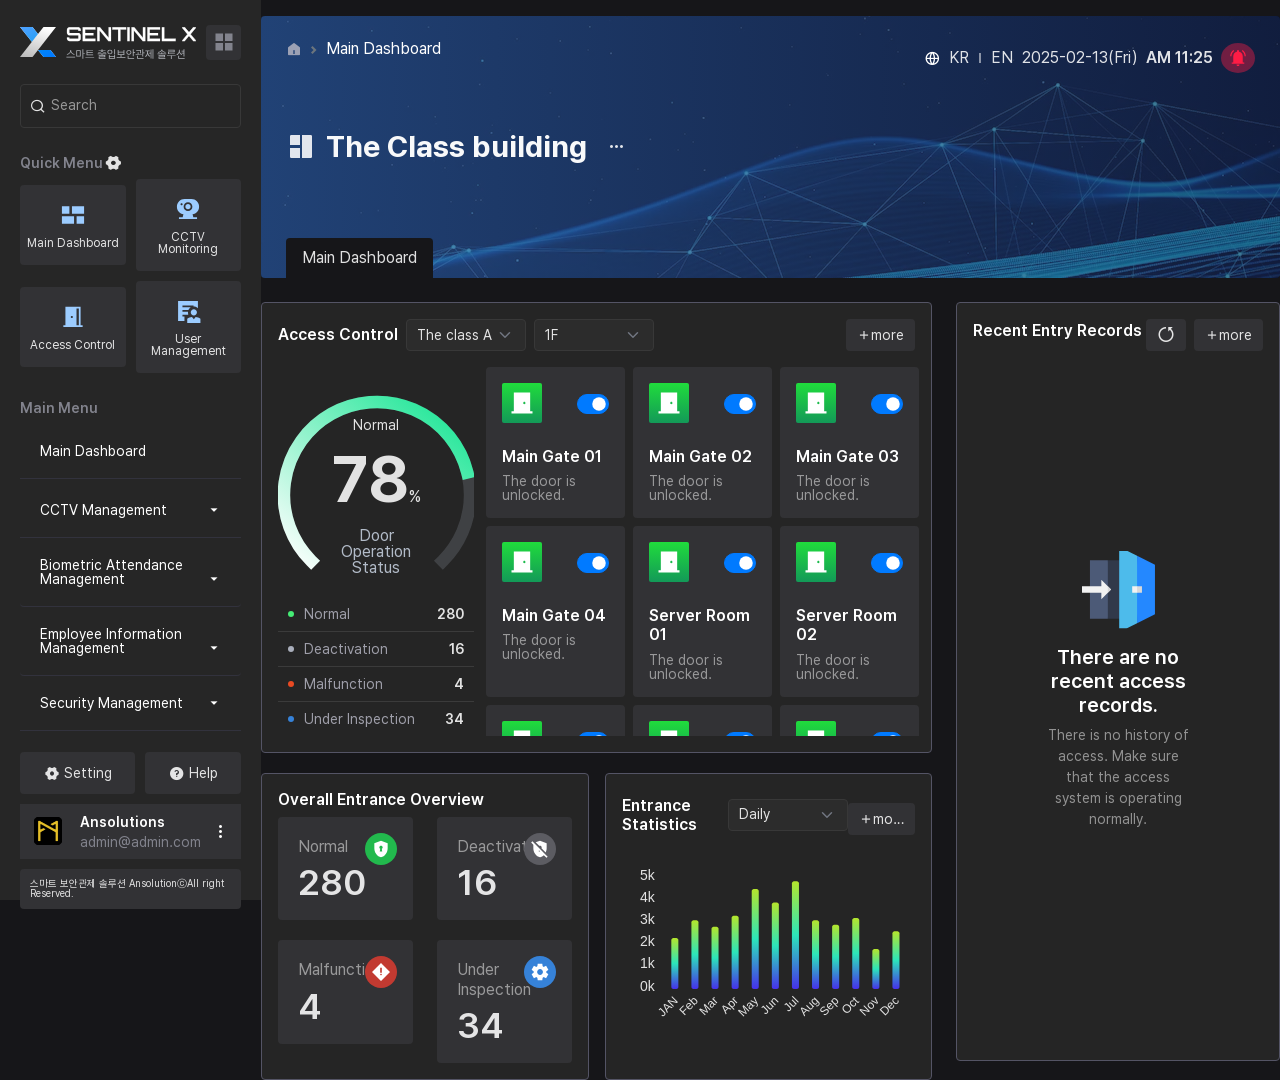
==== index-02.html @ 2682155a "Initial commit" ====
<!DOCTYPE html>
<html lang="en">
  <!-- [Head] start -->

  <head>
    <title>SENTINEL X</title>
    <!-- [Meta] -->
    <meta charset="utf-8" />
    <meta name="viewport" content="width=device-width, initial-scale=1.0, user-scalable=0, minimal-ui" />
    <meta http-equiv="X-UA-Compatible" content="IE=edge" />
    <meta name="description" content="SENTINEL X" />
    <meta name="keywords" content="SENTINEL X" />
    <meta name="author" content="CodedThemes" />

    <link href="/css/plugins/bootstrap.min.css" rel="stylesheet" />
    <!-- [Favicon] icon -->
    <link rel="icon" href="/images/favicon.svg" type="image/x-icon" />
    <!-- [Google Font] Family -->
    <link rel="stylesheet" href="https://fonts.googleapis.com/css2?family=Public+Sans:wght@300;400;500;600;700&display=swap" id="main-font-link" />
    <!-- [Material Icons] https://fonts.google.com/icons -->
    <link rel="stylesheet" href="/fonts/material.css" />
    <!-- [remix Icon] -->
    <link rel="stylesheet" href="/fonts/remixicon/remixicon.css" />
    <!-- [Template CSS Files] -->
    <link rel="stylesheet" href="/css/style.css" id="main-style-link" />
    <link rel="stylesheet" href="/css/style-preset.css" />
    <!-- custom theme-1 -->
    <link rel="stylesheet" href="/css/style-custom.css" />
  </head>
  <!-- [Head] end -->
  <!-- [Body] Start -->

  <body data-pc-preset="theme-1" data-pc-direction="ltr" data-pc-theme="dark">
    <div id="wrapper">
      <!-- [sidebar] -->
      <nav class="pc-sidebar includeJs" data-include-html="/include/sidebar.html"></nav>
      <!-- //sidebar -->

      <!-- [content]  -->
      <main id="contents" class="container">
        <div class="row pt-3">
          <div class="col p-0">
            <div class="card main-visual rounded-2 overflow-hidden position-relative">
              <div class="includeJs card-body" data-include-html="/include/header.html"></div>
            </div>
            <!-- //main-visual -->
            <div class="row">
              <div class="tab-content col" id="myTabContent">
                <div class="tab-pane fade show active" id="tab-menu-pane-1" role="tabpanel" aria-labelledby="tab-menu-1" tabindex="0">
                  <!-- [메인 대시보드 시작] -->
                  <div class="con-wrap row" id="main-dashboard">
                    <div class="col-8">
                      <div class="card p-3">
                        <div class="d-flex align-items-center gap-2 mb-3">
                          <h5 class="text-white mb-0" data-i18n="doorControl">출입문 제어</h5>
                          <select class="form-select w-25 btn-md" aria-label="Default select example">
                            <option selected data-i18n="The class A">더클래스 a동</option>
                            <option value="1" data-i18n="B">B동</option>
                            <option value="2" data-i18n="C">C동</option>
                            <option value="3" data-i18n="D">D동</option>
                          </select>
                          <select class="form-select w-25 btn-md" aria-label="Default select example">
                            <option selected data-i18n="1F">1층</option>
                            <option value="4" data-i18n="2F">2층</option>
                            <option value="5" data-i18n="3F">3층</option>
                            <option value="6" data-i18n="4F">4층</option>
                          </select>
                          <button class="btn add-fill ms-auto btn-md btn-gray" type="button" data-i18n="more">더보기</button>
                        </div>
                        <div class="row">
                          <div class="col-4">
                            <div class="chart-wrap position-relative">
                              <div id="chart1"></div>
                              <div class="chart-custom-label text-center">
                                <p class="status" data-i18n="normalOperation">정상 작동중</p>
                                <p class="value">78<span>%</span></p>
                                <p class="description" data-i18n="operationStatus">출입문 운영상태</p>
                              </div>
                            </div>
                            <!-- //chart-wrap -->
                            <ul class="list-group chart-list list-group-flush">
                              <li class="list-group-item">
                                <span class="status-icon" data-i18n="normalOperation">정상 작동</span>
                                <span><b>280</b></span>
                              </li>
                              <li class="list-group-item">
                                <span class="status-icon" data-i18n="deactivation">비활성화</span>
                                <span><b>16</b></span>
                              </li>
                              <li class="list-group-item">
                                <span class="status-icon" data-i18n="malfunction">기능 고장</span>
                                <span><b>4</b></span>
                              </li>
                              <li class="list-group-item">
                                <span class="status-icon" data-i18n="underInspection">점검중</span>
                                <span><b>34</b></span>
                              </li>
                            </ul>
                          </div>
                          <div class="container col-8 main-board">
                            <div class="con-wrap row gap-2">
                              <!-- loop -->
                              <div class="item col">
                                <div class="form-switch d-flex justify-content-between align-items-center flex-row-reverse p-0">
                                  <input class="form-check-input" type="checkbox" checked />
                                  <i class="i-door"></i>
                                </div>
                                <h5 class="mt-2 text-white pt-3" data-i18n="gate1">메인 정문 01</h5>
                                <p class="text-status text-white-50 mb-0">출입문이 잠겨있습니다.</p>
                              </div>
                              <!-- //loop -->
                              <div class="item col">
                                <div class="form-switch d-flex justify-content-between align-items-center flex-row-reverse p-0">
                                  <input class="form-check-input" type="checkbox" checked />
                                  <i class="i-door"></i>
                                </div>
                                <h5 class="mt-2 text-white pt-3" data-i18n="gate2">메인 정문 02</h5>
                                <p class="text-status text-white-50 mb-0">출입문이 잠겨있습니다.</p>
                              </div>
                              <div class="item col">
                                <div class="form-switch d-flex justify-content-between align-items-center flex-row-reverse p-0">
                                  <input class="form-check-input" type="checkbox" checked />
                                  <i class="i-door"></i>
                                </div>
                                <h5 class="mt-2 text-white pt-3" data-i18n="gate3">메인 후문 01</h5>
                                <p class="text-status text-white-50 mb-0">출입문이 잠겨있습니다.</p>
                              </div>
                              <div class="item col">
                                <div class="form-switch d-flex justify-content-between align-items-center flex-row-reverse p-0">
                                  <input class="form-check-input" type="checkbox" checked />
                                  <i class="i-door"></i>
                                </div>
                                <h5 class="mt-2 text-white pt-3" data-i18n="gate4">메인 후문 02</h5>
                                <p class="text-status text-white-50 mb-0">출입문이 잠겨있습니다.</p>
                              </div>
                              <div class="item col">
                                <div class="form-switch d-flex justify-content-between align-items-center flex-row-reverse p-0">
                                  <input class="form-check-input" type="checkbox" checked />
                                  <i class="i-door"></i>
                                </div>
                                <h5 class="mt-2 text-white pt-3" data-i18n="sr1">서버실 01</h5>
                                <p class="text-status text-white-50 mb-0">출입문이 잠겨있습니다.</p>
                              </div>
                              <div class="item col">
                                <div class="form-switch d-flex justify-content-between align-items-center flex-row-reverse p-0">
                                  <input class="form-check-input" type="checkbox" checked />
                                  <i class="i-door"></i>
                                </div>
                                <h5 class="mt-2 text-white pt-3" data-i18n="sr2">서버실 02</h5>
                                <p class="text-status text-white-50 mb-0">출입문이 잠겨있습니다.</p>
                              </div>
                              <div class="item col">
                                <div class="form-switch d-flex justify-content-between align-items-center flex-row-reverse p-0">
                                  <input class="form-check-input" type="checkbox" checked />
                                  <i class="i-door"></i>
                                </div>
                                <h5 class="mt-2 text-white pt-3" data-i18n="ser">보안실</h5>
                                <p class="text-status text-white-50 mb-0">출입문이 잠겨있습니다.</p>
                              </div>
                              <div class="item col">
                                <div class="form-switch d-flex justify-content-between align-items-center flex-row-reverse p-0">
                                  <input class="form-check-input" type="checkbox" checked />
                                  <i class="i-door"></i>
                                </div>
                                <h5 class="mt-2 text-white pt-3" data-i18n="mtr1">회의실</h5>
                                <p class="text-status text-white-50 mb-0">출입문이 잠겨있습니다.</p>
                              </div>
                              <div class="item col">
                                <div class="form-switch d-flex justify-content-between align-items-center flex-row-reverse p-0">
                                  <input class="form-check-input" type="checkbox" checked />
                                  <i class="i-door"></i>
                                </div>
                                <h5 class="mt-2 text-white pt-3" data-i18n="mtr2">회의실01</h5>
                                <p class="text-status text-white-50 mb-0">출입문이 잠겨있습니다.</p>
                              </div>
                              <div class="item col">
                                <div class="form-switch d-flex justify-content-between align-items-center flex-row-reverse p-0">
                                  <input class="form-check-input" type="checkbox" checked />
                                  <i class="i-door"></i>
                                </div>
                                <h5 class="mt-2 text-white pt-3" data-i18n="mtr3">회의실 02</h5>
                                <p class="text-status text-white-50 mb-0">출입문이 잠겨있습니다.</p>
                              </div>

                              <!-- //loop -->
                            </div>
                          </div>
                          <!-- //door-container -->
                        </div>
                      </div>
                      <!-- //출입문 제어-->
                      <div class="d-flex gap-3">
                        <div class="card col p-3 mb-0">
                          <h5 class="text-white mb-2" data-i18n="overallEntrance">전체 출입문 개요</h5>
                          <div class="row door-overview">
                            <div class="col-6">
                              <div class="card">
                                <div class="card-body">
                                  <h5 class="card-title text-white-50 fw-normal" data-i18n="normalOperation">정상작동</h5>
                                  <p class="card-text"><strong>280</strong></p>
                                </div>
                              </div>
                            </div>
                            <div class="col-6">
                              <div class="card">
                                <div class="card-body">
                                  <h5 class="card-title text-white-50 fw-normal" data-i18n="deactivation">비활성화</h5>
                                  <p class="card-text"><strong>16</strong></p>
                                </div>
                              </div>
                            </div>
                            <div class="col-6">
                              <div class="card mb-0">
                                <div class="card-body">
                                  <h5 class="card-title text-white-50 fw-normal" data-i18n="malfunction">기능 고장</h5>
                                  <p class="card-text"><strong>4</strong></p>
                                </div>
                              </div>
                            </div>
                            <div class="col-6">
                              <div class="card mb-0">
                                <div class="card-body">
                                  <h5 class="card-title text-white-50 fw-normal" data-i18n="underInspection">점검중</h5>
                                  <p class="card-text"><strong>34</strong></p>
                                </div>
                              </div>
                            </div>
                          </div>
                        </div>
                        <!-- //출입문 개요 -->
                        <div class="card col p-3 mb-0 door-statis">
                          <div class="card-body d-flex justify-content-between align-items-center p-0">
                            <div class="d-flex gap-2 align-items-center mb-2">
                              <h5 class="text-white mb-0" data-i18n="entranceStatistics">출입문 통계</h5>
                              <select class="form-select w-100 btn-md" aria-label="Default select example">
                                <option selected data-i18n="daily">일일</option>
                                <option value="1" data-i18n="weekly">주간</option>
                                <option value="2" data-i18n="monthly">월간</option>
                                <option value="3" data-i18n="yearly">연간</option>
                              </select>
                            </div>
                            <button class="btn add-fill ms-auto btn-md btn-gray" type="button" data-i18n="more">더보기</button>
                          </div>
                          <div id="chart2"></div>
                        </div>
                        <!-- //출입문 통계 -->
                      </div>
                    </div>
                    <!-- [출입문 관리] -->
                    <div class="col-4">
                      <div class="card p-3 mb-0">
                        <div class="d-flex justify-content-between align-items-center">
                          <h5 class="text-white mb-2" data-i18n="recentEntry">최근 출입 기록</h5>
                          <div class="d-flex align-items-center gap-2">
                            <button type="button" class="btn btn-gray btn-md"><i class="ri-reset-left-fill"></i></button>
                            <button class="btn add-fill ms-auto btn-md btn-gray" type="button" data-i18n="more">더보기</button>
                          </div>
                        </div>
                        <!-- 리스트 -->
                        <div class="log-wrap">
                           <!-- [리스트 시작 :: 출입기록이 없을때] -->
                           <div class="list-none text-center position-absolute top-50 start-50 translate-middle">
                            <i class="d-block mb-3"><img src="/images/customization/i-log-door.svg" alt="출입기록 아이콘"></i>
                            <h4 class="text-white" data-i18n="accessRecords">출입 기록이 없습니다.</h4>
                            <p class="text-white-50 lh-base" data-i18n="accessRecords2">출입 이력이 없습니다.<br> 출입시스템이 정상적으로 작동하는지 확인하세요.</p>
                          </div>
                        </div>
                        <!-- //log-wrap -->
                      </div>
                      <!-- //card -->
                    </div>
                    <!-- //출입문 관리 -->
                  </div>
                  <!-- //메인 대시보드 -->
                </div>
                <!-- <div class="tab-pane fade" id="tab-menu-pane-2" role="tabpanel" aria-labelledby="tab-menu-2" tabindex="0">대시보드2</div>
                <div class="tab-pane fade" id="tab-menu-pane-3" role="tabpanel" aria-labelledby="tab-menu-3" tabindex="0">대시보드3</div>
                <div class="tab-pane fade" id="tab-menu-pane-4" role="tabpanel" aria-labelledby="tab-menu-4" tabindex="0">대시보드4</div> -->
              </div>
            </div>
          </div>
        </div>
        <!-- grid 1 -->
      </main>
      <!-- //[content] -->
    </div>
    <!-- //wrapper -->

    <!-- js -->
    <script src="/js/basic.js"></script>

    <!-- [Page Specific JS] start -->
    <script src="/js/plugins/apexcharts.min.js"></script>
    <script src="/js/Widgets/visitor-chart.js"></script>
    <script src="/js/Widgets/income-overview-chart.js"></script>
    <script src="/js/Widgets/analytics-report-chart.js"></script>
    <script src="/js/Widgets/sales-report-chart.js"></script>
    <!-- [Page Specific JS] end-->

    <!-- Required Js -->
    <script src="/js/plugins/popper.min.js"></script>
    <script src="/js/plugins/simplebar.min.js"></script>
    <script src="/js/plugins/bootstrap.min.js"></script>
    <script src="/js/fonts/custom-font.js"></script>
    <script src="/js/fonts/custom-ant-icon.js"></script>
    <script src="/js/plugins/i18next.min.js"></script>
    <script src="/js/plugins/i18nextHttpBackend.min.js"></script>
    <script src="/js/pcoded.js"></script>
    <script src="/js/theme.js"></script>
    <script src="/js/multi-lang.js"></script>
    <script src="/js/plugins/feather.min.js"></script>

    <script src="/js/chart.js"></script>
  </body>
  <!-- [Body] end -->
</html>
---- fonts/material.css ----
/* fallback */
@font-face {
  font-family: 'Material Icons Two Tone';
  font-style: normal;
  font-weight: 400;
  src: url(material/material.woff2) format('woff2');
}

.material-icons-two-tone {
  font-family: 'Material Icons Two Tone';
  font-weight: normal;
  font-style: normal;
  font-size: 24px;
  line-height: 1;
  letter-spacing: normal;
  text-transform: none;
  display: inline-block;
  white-space: nowrap;
  word-wrap: normal;
  direction: ltr;
  -webkit-font-feature-settings: 'liga';
  -webkit-font-smoothing: antialiased;
}
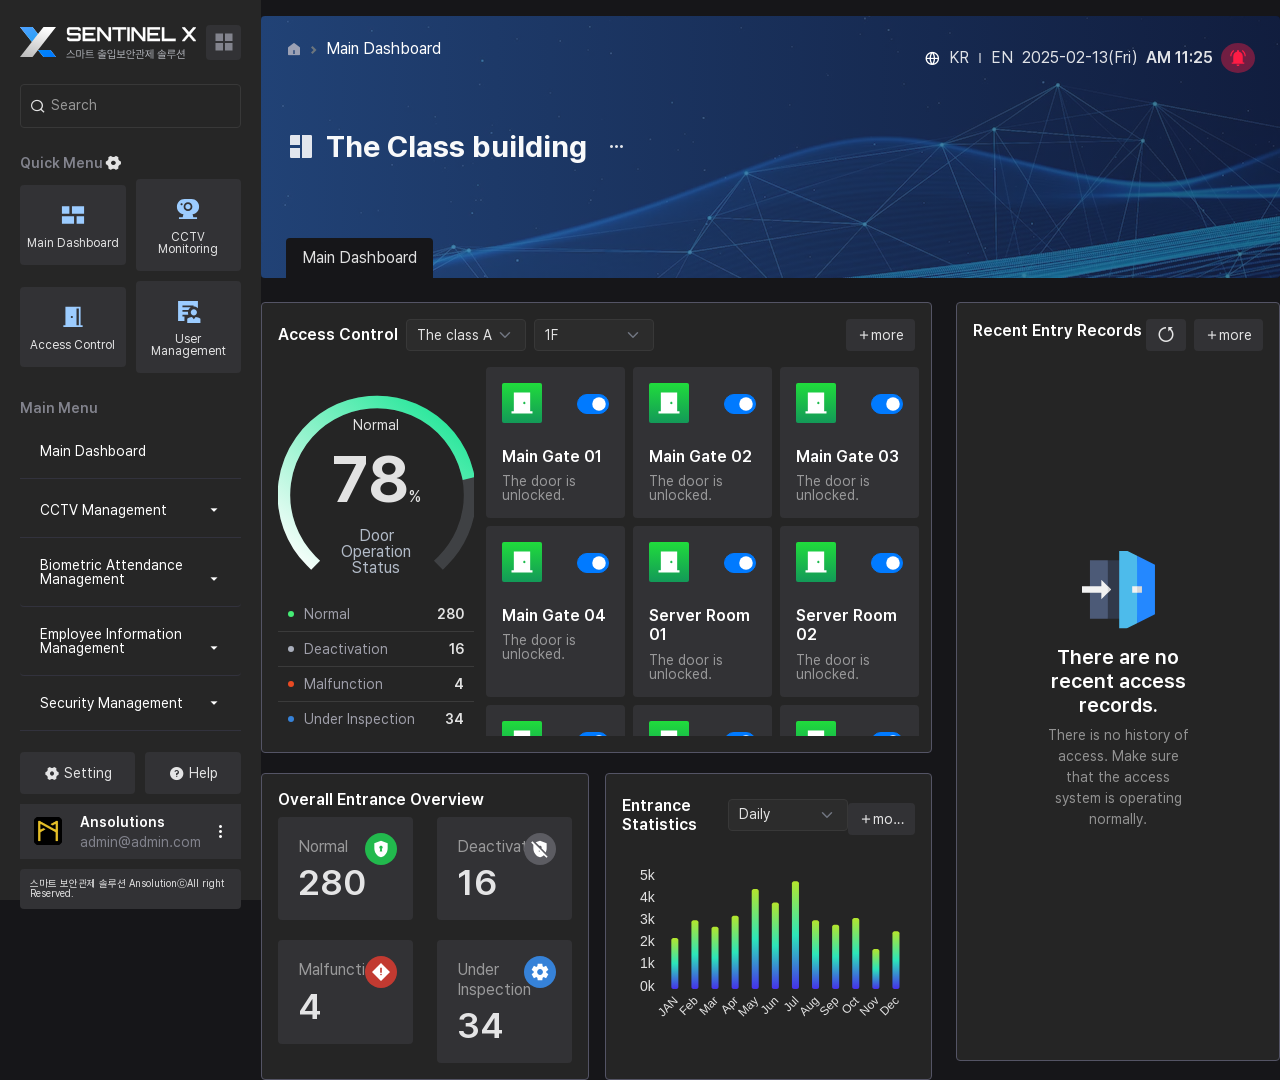
==== commit 3a75728a: "update html files" ====
--- a/index-02.html
+++ b/index-02.html
@@ -18,14 +18,14 @@
     <!-- [Google Font] Family -->
     <link rel="stylesheet" href="https://fonts.googleapis.com/css2?family=Public+Sans:wght@300;400;500;600;700&display=swap" id="main-font-link" />
     <!-- [Material Icons] https://fonts.google.com/icons -->
-    <link rel="stylesheet" href="/fonts/material.css" />
+    <link rel="stylesheet" href="fonts/material.css" />
     <!-- [remix Icon] -->
-    <link rel="stylesheet" href="/fonts/remixicon/remixicon.css" />
+    <link rel="stylesheet" href="fonts/remixicon/remixicon.css" />
     <!-- [Template CSS Files] -->
-    <link rel="stylesheet" href="/css/style.css" id="main-style-link" />
-    <link rel="stylesheet" href="/css/style-preset.css" />
+    <link rel="stylesheet" href="css/style.css" id="main-style-link" />
+    <link rel="stylesheet" href="css/style-preset.css" />
     <!-- custom theme-1 -->
-    <link rel="stylesheet" href="/css/style-custom.css" />
+    <link rel="stylesheet" href="css/style-custom.css" />
   </head>
   <!-- [Head] end -->
   <!-- [Body] Start -->
@@ -33,7 +33,7 @@
   <body data-pc-preset="theme-1" data-pc-direction="ltr" data-pc-theme="dark">
     <div id="wrapper">
       <!-- [sidebar] -->
-      <nav class="pc-sidebar includeJs" data-include-html="/include/sidebar.html"></nav>
+      <nav class="pc-sidebar includeJs" data-include-html="include/sidebar.html"></nav>
       <!-- //sidebar -->
 
       <!-- [content]  -->
@@ -41,7 +41,7 @@
         <div class="row pt-3">
           <div class="col p-0">
             <div class="card main-visual rounded-2 overflow-hidden position-relative">
-              <div class="includeJs card-body" data-include-html="/include/header.html"></div>
+              <div class="includeJs card-body" data-include-html="include/header.html"></div>
             </div>
             <!-- //main-visual -->
             <div class="row">
@@ -290,27 +290,27 @@
     <script src="/js/basic.js"></script>
 
     <!-- [Page Specific JS] start -->
-    <script src="/js/plugins/apexcharts.min.js"></script>
-    <script src="/js/Widgets/visitor-chart.js"></script>
-    <script src="/js/Widgets/income-overview-chart.js"></script>
-    <script src="/js/Widgets/analytics-report-chart.js"></script>
-    <script src="/js/Widgets/sales-report-chart.js"></script>
+    <script src="js/plugins/apexcharts.min.js"></script>
+    <script src="js/Widgets/visitor-chart.js"></script>
+    <script src="js/Widgets/income-overview-chart.js"></script>
+    <script src="js/Widgets/analytics-report-chart.js"></script>
+    <script src="js/Widgets/sales-report-chart.js"></script>
     <!-- [Page Specific JS] end-->
 
     <!-- Required Js -->
-    <script src="/js/plugins/popper.min.js"></script>
-    <script src="/js/plugins/simplebar.min.js"></script>
-    <script src="/js/plugins/bootstrap.min.js"></script>
-    <script src="/js/fonts/custom-font.js"></script>
-    <script src="/js/fonts/custom-ant-icon.js"></script>
-    <script src="/js/plugins/i18next.min.js"></script>
-    <script src="/js/plugins/i18nextHttpBackend.min.js"></script>
-    <script src="/js/pcoded.js"></script>
-    <script src="/js/theme.js"></script>
-    <script src="/js/multi-lang.js"></script>
-    <script src="/js/plugins/feather.min.js"></script>
-
-    <script src="/js/chart.js"></script>
+    <script src="js/plugins/popper.min.js"></script>
+    <script src="js/plugins/simplebar.min.js"></script>
+    <script src="js/plugins/bootstrap.min.js"></script>
+    <script src="js/fonts/custom-font.js"></script>
+    <script src="js/fonts/custom-ant-icon.js"></script>
+    <script src="js/plugins/i18next.min.js"></script>
+    <script src="js/plugins/i18nextHttpBackend.min.js"></script>
+    <script src="js/pcoded.js"></script>
+    <script src="js/theme.js"></script>
+    <script src="js/multi-lang.js"></script>
+    <script src="js/plugins/feather.min.js"></script>
+
+    <script src="js/chart.js"></script>
   </body>
   <!-- [Body] end -->
 </html>
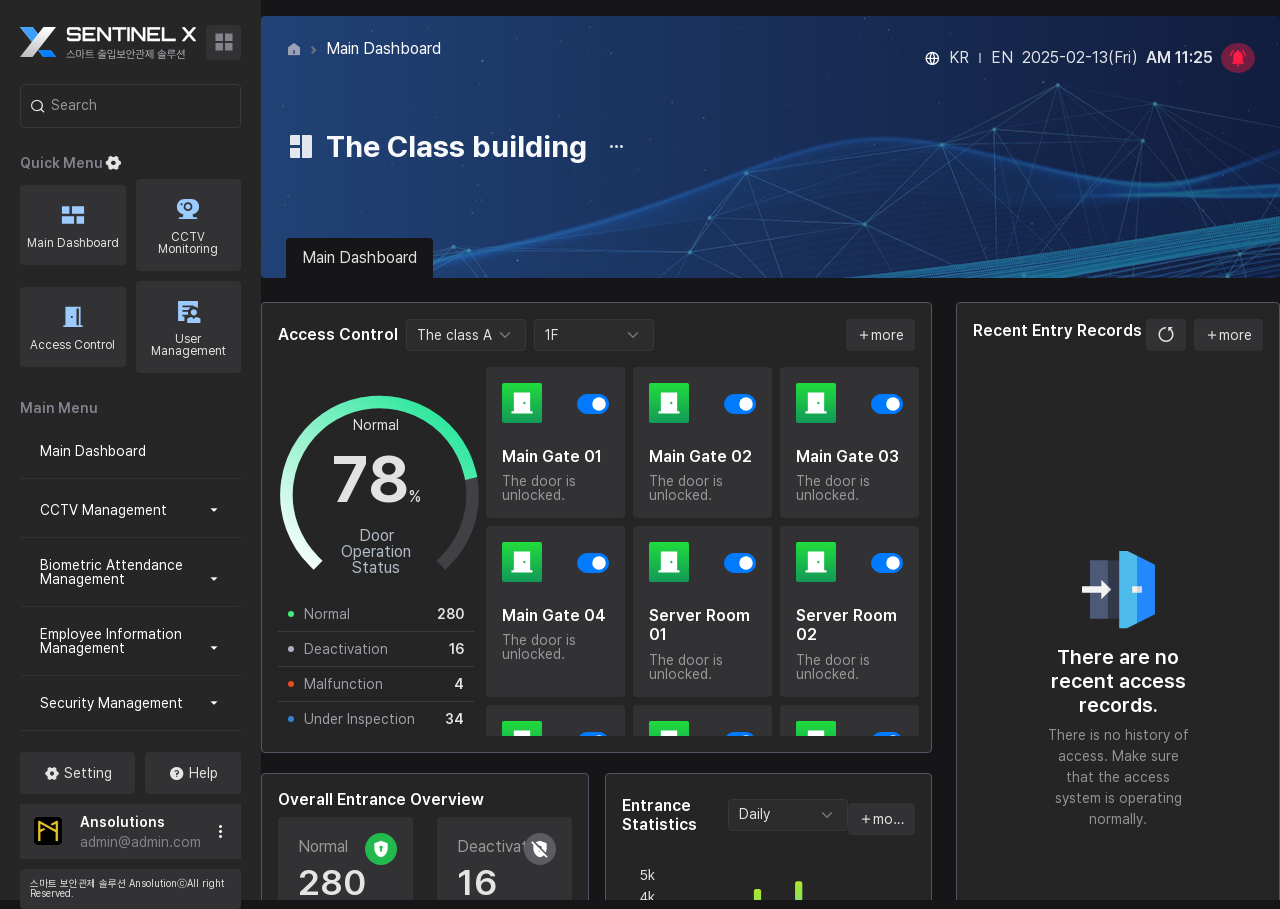
==== commit ed8d8aae: "update html" ====
--- a/index-02.html
+++ b/index-02.html
@@ -260,7 +260,7 @@
                         <div class="log-wrap">
                            <!-- [리스트 시작 :: 출입기록이 없을때] -->
                            <div class="list-none text-center position-absolute top-50 start-50 translate-middle">
-                            <i class="d-block mb-3"><img src="/images/customization/i-log-door.svg" alt="출입기록 아이콘"></i>
+                            <i class="d-block mb-3"><img src="images/customization/i-log-door.svg" alt="출입기록 아이콘"></i>
                             <h4 class="text-white" data-i18n="accessRecords">출입 기록이 없습니다.</h4>
                             <p class="text-white-50 lh-base" data-i18n="accessRecords2">출입 이력이 없습니다.<br> 출입시스템이 정상적으로 작동하는지 확인하세요.</p>
                           </div>
@@ -287,7 +287,7 @@
     <!-- //wrapper -->
 
     <!-- js -->
-    <script src="/js/basic.js"></script>
+    <script src="js/basic.js"></script>
 
     <!-- [Page Specific JS] start -->
     <script src="js/plugins/apexcharts.min.js"></script>
--- a/css/style-custom.css
+++ b/css/style-custom.css
@@ -127,10 +127,10 @@
 .pc-quick-btn-list .btn .i-btn.ic-quick-3:before{background-image: url(../images/customization/i-door-off.svg);}
 .pc-quick-btn-list .btn .i-btn.ic-quick-4:before{background-image: url(../images/customization/i-clinical-off.svg);}
 
-.pc-quick-btn-list .btn:hover .i-btn.ic-quick-1:before{background-image:url(../images/customization/i-dashboard-on.svg);}
-.pc-quick-btn-list .btn:hover .i-btn.ic-quick-2:before{background-image:url(../images/customization/i-carmera-on.svg)}
-.pc-quick-btn-list .btn:hover .i-btn.ic-quick-3:before{background-image:url(../images/customization/i-door-on.svg)}
-.pc-quick-btn-list .btn:hover .i-btn.ic-quick-4:before{background-image:url(../images/customization/i-clinical-on.png)}
+.pc-quick-btn-list .btn:hover .i-btn.ic-quick-1:before, .pc-quick-btn-list .btn:active .i-btn.ic-quick-1:before, .pc-quick-btn-list .btn:focus .i-btn.ic-quick-1:before{background-image:url(../images/customization/i-dashboard-on.svg);}
+.pc-quick-btn-list .btn:hover .i-btn.ic-quick-2:before, .pc-quick-btn-list .btn:active .i-btn.ic-quick-2:before, .pc-quick-btn-list .btn:focus .i-btn.ic-quick-2:before{background-image:url(../images/customization/i-carmera-on.svg)}
+.pc-quick-btn-list .btn:hover .i-btn.ic-quick-3:before, .pc-quick-btn-list .btn:active .i-btn.ic-quick-3:before, .pc-quick-btn-list .btn:focus .i-btn.ic-quick-3:before{background-image:url(../images/customization/i-door-on.svg)}
+.pc-quick-btn-list .btn:hover .i-btn.ic-quick-4:before, .pc-quick-btn-list .btn:active .i-btn.ic-quick-4:before, .pc-quick-btn-list .btn:focus .i-btn.ic-quick-4:before{background-image:url(../images/customization/i-clinical-on.png)}
 
 .pc-quick-btn-list .btn:hover,
 .pc-quick-btn-list .btn:active,
